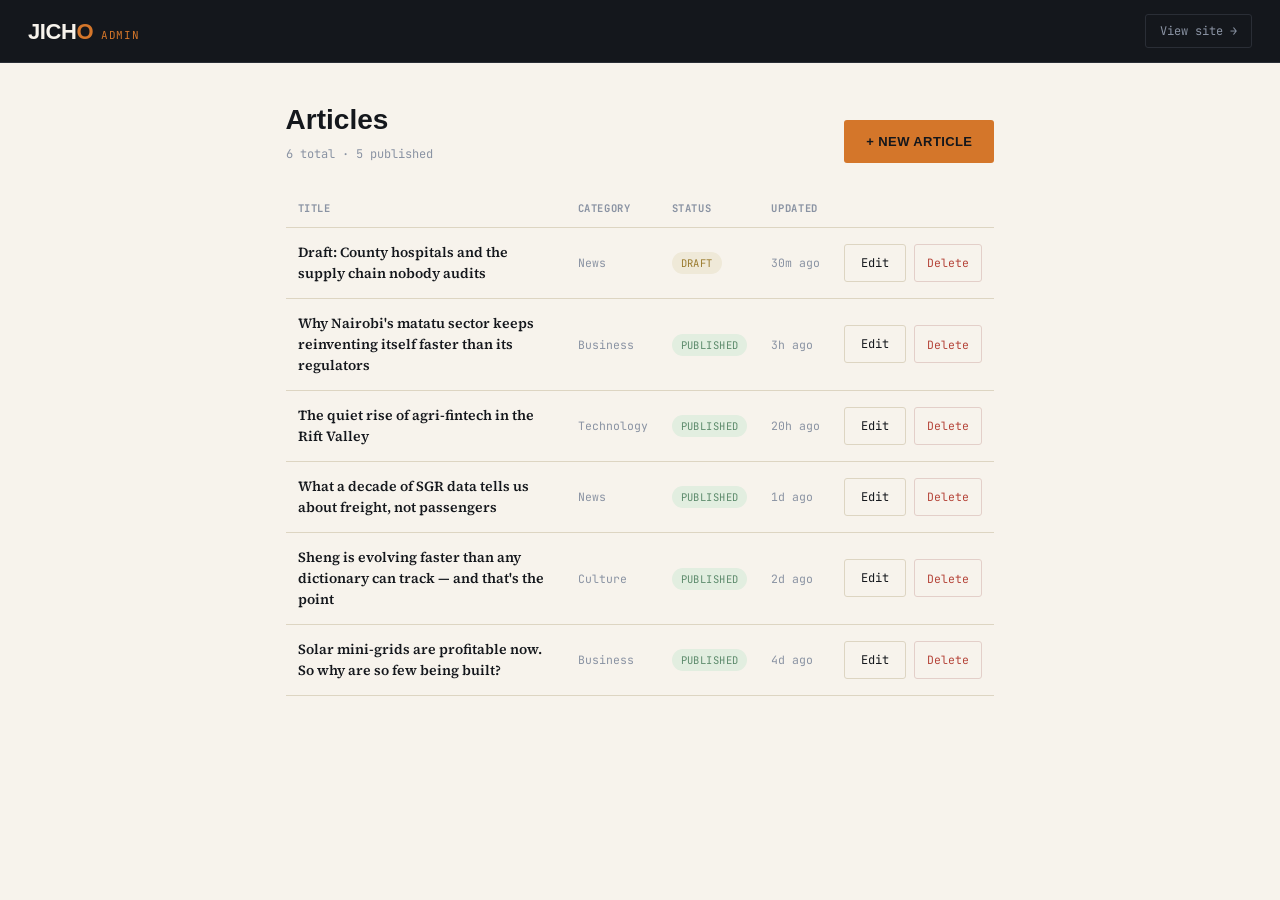
==== admin.html @ 9f539a45 "Initial Jicho site: static news/blog with admin panel - Homepage, article, category, and admin pages" ====
<!DOCTYPE html>
<html lang="en">
<head>
<meta charset="UTF-8">
<meta name="viewport" content="width=device-width, initial-scale=1.0">
<title>Admin — Jicho</title>
<link rel="stylesheet" href="css/style.css">
</head>
<body data-page="admin">
<div id="page-root" class="app">
  <div class="loading-msg">Loading admin panel…</div>
</div>

<script src="js/data.js"></script>
<script src="js/admin.js"></script>
<script>adminInit();</script>
</body>
</html>
---- css/style.css ----
@import url('https://fonts.googleapis.com/css2?family=Archivo+Expanded:wght@600;700;800&family=Source+Serif+4:ital,opsz,wght@0,8..60,400;0,8..60,500;0,8..60,600;1,8..60,400&family=JetBrains+Mono:wght@400;500&display=swap');

:root{
  --ink:#14171C;
  --ink-2:#1B1F26;
  --paper:#F7F3EC;
  --paper-dim:#EAE4D6;
  --amber:#D4762A;
  --amber-bright:#E89249;
  --slate:#8A93A3;
  --hairline:#2A2E36;
  --hairline-light:#DDD5C2;
  --success:#5C8A6B;

  --display: 'Archivo Expanded', sans-serif;
  --body: 'Source Serif 4', serif;
  --mono: 'JetBrains Mono', monospace;
}

*{box-sizing:border-box; margin:0; padding:0;}
html{scroll-behavior:smooth;}
body{
  background:var(--paper);
  color:var(--ink);
  font-family:var(--body);
  line-height:1.5;
  -webkit-font-smoothing:antialiased;
}
@media (prefers-reduced-motion: reduce){
  *{animation-duration:0.01ms !important; transition-duration:0.01ms !important;}
}

a{color:inherit; text-decoration:none;}
button{font-family:inherit; cursor:pointer; border:none; background:none;}
img{max-width:100%; display:block;}

:focus-visible{outline:2px solid var(--amber); outline-offset:2px;}

/* ============ LAYOUT SHELL ============ */
.app{min-height:100vh; display:flex; flex-direction:column;}

/* ============ MASTHEAD ============ */
.masthead{
  background:var(--ink);
  color:var(--paper);
  position:sticky; top:0; z-index:50;
  border-bottom:1px solid var(--hairline);
}
.masthead-top{
  display:flex; align-items:center; justify-content:space-between;
  padding:18px 28px 14px;
  max-width:1280px; margin:0 auto;
}
.brand{
  display:flex; align-items:baseline; gap:10px;
}
.brand-mark{
  font-family:var(--display);
  font-weight:800;
  font-size:30px;
  letter-spacing:-0.02em;
  color:var(--paper);
}
.brand-mark span{color:var(--amber);}
.brand-tag{
  font-family:var(--mono);
  font-size:11px;
  letter-spacing:0.08em;
  text-transform:uppercase;
  color:var(--slate);
  display:none;
}
@media(min-width:640px){.brand-tag{display:inline;}}

.masthead-date{
  font-family:var(--mono);
  font-size:11px;
  color:var(--slate);
  letter-spacing:0.04em;
  text-align:right;
}

.masthead-nav{
  max-width:1280px; margin:0 auto;
  display:flex; align-items:center; gap:2px;
  padding:0 22px;
  overflow-x:auto;
  scrollbar-width:none;
}
.masthead-nav::-webkit-scrollbar{display:none;}
.nav-link{
  font-family:var(--display);
  font-weight:700;
  font-size:13px;
  letter-spacing:0.03em;
  text-transform:uppercase;
  color:var(--slate);
  padding:12px 14px;
  white-space:nowrap;
  border-bottom:2px solid transparent;
  transition:color 0.15s, border-color 0.15s;
}
.nav-link:hover, .nav-link.active{
  color:var(--paper);
  border-bottom-color:var(--amber);
}
.nav-admin{
  margin-left:auto;
  font-family:var(--mono);
  font-size:11px;
  color:var(--amber);
  border:1px solid var(--hairline);
  padding:6px 12px;
  border-radius:3px;
  white-space:nowrap;
}
.nav-admin:hover{background:var(--hairline);}

/* ============ TICKER (signature element) ============ */
.ticker{
  background:var(--amber);
  color:var(--ink);
  overflow:hidden;
  position:relative;
  height:34px;
  display:flex;
  align-items:center;
}
.ticker-label{
  font-family:var(--mono);
  font-size:11px;
  font-weight:500;
  letter-spacing:0.08em;
  text-transform:uppercase;
  background:var(--ink);
  color:var(--amber-bright);
  padding:0 14px;
  height:100%;
  display:flex;
  align-items:center;
  flex-shrink:0;
  z-index:2;
}
.ticker-label::before{
  content:'●';
  margin-right:6px;
  animation:pulse 1.8s infinite ease-in-out;
}
@keyframes pulse{0%,100%{opacity:1;} 50%{opacity:0.3;}}
.ticker-track{
  display:flex;
  white-space:nowrap;
  animation:scroll-ticker 38s linear infinite;
  padding-left:16px;
}
.ticker:hover .ticker-track{animation-play-state:paused;}
@keyframes scroll-ticker{
  0%{transform:translateX(0);}
  100%{transform:translateX(-50%);}
}
.ticker-item{
  font-family:var(--mono);
  font-size:12.5px;
  font-weight:500;
  padding-right:48px;
}
.ticker-item::after{content:'/'; margin-left:48px; opacity:0.4;}

/* ============ MAIN CONTENT ============ */
main{flex:1; max-width:1280px; margin:0 auto; width:100%; padding:0 22px;}

.empty-state{
  text-align:center;
  padding:120px 20px;
  color:var(--slate);
}
.empty-state h2{
  font-family:var(--display);
  font-size:24px;
  color:var(--ink);
  margin-bottom:10px;
}
.empty-state p{font-family:var(--body); font-size:15px; max-width:420px; margin:0 auto;}

/* ---- Home: lead grid ---- */
.section-label{
  font-family:var(--mono);
  font-size:11px;
  letter-spacing:0.12em;
  text-transform:uppercase;
  color:var(--amber);
  display:flex;
  align-items:center;
  gap:10px;
  margin:36px 0 16px;
}
.section-label::after{
  content:'';
  flex:1;
  height:1px;
  background:var(--hairline-light);
}

.lead-grid{
  display:grid;
  grid-template-columns:1.6fr 1fr;
  gap:36px;
  margin-top:18px;
}
@media(max-width:860px){.lead-grid{grid-template-columns:1fr;}}

.lead-story{cursor:pointer;}
.lead-story .lead-image{
  width:100%; aspect-ratio:16/9; object-fit:cover;
  background:var(--paper-dim);
  border:1px solid var(--hairline-light);
}
.lead-cat{
  font-family:var(--mono);
  font-size:11px;
  letter-spacing:0.08em;
  text-transform:uppercase;
  color:var(--amber);
  margin-top:18px;
  display:block;
}
.lead-story h1{
  font-family:var(--display);
  font-weight:800;
  font-size:clamp(28px, 4vw, 42px);
  line-height:1.06;
  letter-spacing:-0.01em;
  margin-top:8px;
}
.lead-story:hover h1{color:var(--amber);}
.lead-excerpt{
  font-family:var(--body);
  font-size:16px;
  color:#3A3F47;
  margin-top:12px;
  max-width:560px;
}
.byline{
  font-family:var(--mono);
  font-size:11.5px;
  color:var(--slate);
  margin-top:14px;
}

.side-list{display:flex; flex-direction:column;}
.side-item{
  display:flex;
  gap:14px;
  padding:16px 0;
  border-bottom:1px solid var(--hairline-light);
  cursor:pointer;
}
.side-item:first-child{padding-top:0;}
.side-num{
  font-family:var(--mono);
  font-size:13px;
  color:var(--amber);
  flex-shrink:0;
  padding-top:2px;
}
.side-item h3{
  font-family:var(--display);
  font-weight:700;
  font-size:16px;
  line-height:1.25;
}
.side-item:hover h3{color:var(--amber);}
.side-item .byline{margin-top:6px;}

/* ---- Category grid (river of stories) ---- */
.river{
  display:grid;
  grid-template-columns:repeat(3, 1fr);
  gap:30px;
  margin-top:18px;
}
@media(max-width:920px){.river{grid-template-columns:repeat(2,1fr);}}
@media(max-width:600px){.river{grid-template-columns:1fr;}}

.card{cursor:pointer; display:flex; flex-direction:column;}
.card-image{
  width:100%; aspect-ratio:16/10; object-fit:cover;
  background:var(--paper-dim);
  border:1px solid var(--hairline-light);
}
.card .lead-cat{margin-top:14px; font-size:10.5px;}
.card h3{
  font-family:var(--display);
  font-weight:700;
  font-size:18px;
  line-height:1.22;
  margin-top:6px;
}
.card:hover h3{color:var(--amber);}
.card p{
  font-family:var(--body);
  font-size:14px;
  color:#4A4F57;
  margin-top:8px;
}
.card .byline{margin-top:10px;}

/* ---- Article page ---- */
.article-wrap{
  max-width:760px;
  margin:0 auto;
  padding:40px 0 80px;
}
.back-link{
  font-family:var(--mono);
  font-size:12px;
  color:var(--slate);
  display:inline-flex;
  align-items:center;
  gap:6px;
  margin-bottom:28px;
}
.back-link:hover{color:var(--amber);}
.article-cat{
  font-family:var(--mono);
  font-size:11.5px;
  letter-spacing:0.08em;
  text-transform:uppercase;
  color:var(--amber);
}
.article-wrap h1{
  font-family:var(--display);
  font-weight:800;
  font-size:clamp(30px,5vw,46px);
  line-height:1.08;
  letter-spacing:-0.01em;
  margin-top:10px;
}
.article-meta{
  display:flex;
  align-items:center;
  gap:16px;
  margin-top:18px;
  padding-bottom:24px;
  border-bottom:1px solid var(--hairline-light);
  font-family:var(--mono);
  font-size:12px;
  color:var(--slate);
}
.article-hero{
  width:100%; aspect-ratio:16/9; object-fit:cover;
  margin-top:28px;
  background:var(--paper-dim);
  border:1px solid var(--hairline-light);
}
.article-body{
  font-family:var(--body);
  font-size:18px;
  line-height:1.7;
  color:#22262C;
  margin-top:30px;
}
.article-body p{margin-bottom:20px;}
.article-body p:first-of-type{
  font-size:20px;
}

/* ============ NEWSLETTER ============ */
.newsletter{
  background:var(--ink);
  color:var(--paper);
  margin-top:60px;
  padding:50px 28px;
}
.newsletter-inner{
  max-width:1280px; margin:0 auto;
  display:flex; align-items:center; justify-content:space-between;
  gap:30px;
  flex-wrap:wrap;
}
.newsletter h2{
  font-family:var(--display);
  font-weight:800;
  font-size:26px;
}
.newsletter p{
  font-family:var(--body);
  font-size:14px;
  color:var(--slate);
  margin-top:6px;
  max-width:380px;
}
.newsletter-form{display:flex; gap:0; flex-shrink:0;}
.newsletter-form input{
  font-family:var(--mono);
  font-size:13px;
  background:var(--ink-2);
  border:1px solid var(--hairline);
  color:var(--paper);
  padding:13px 16px;
  width:240px;
  border-radius:3px 0 0 3px;
}
.newsletter-form input::placeholder{color:var(--slate);}
.newsletter-form button{
  font-family:var(--display);
  font-weight:700;
  font-size:13px;
  text-transform:uppercase;
  letter-spacing:0.03em;
  background:var(--amber);
  color:var(--ink);
  padding:13px 22px;
  border-radius:0 3px 3px 0;
  transition:background 0.15s;
}
.newsletter-form button:hover{background:var(--amber-bright);}
.newsletter-note{
  font-family:var(--mono);
  font-size:11px;
  color:var(--success);
  margin-top:8px;
  height:14px;
}

/* ============ FOOTER ============ */
footer{
  background:var(--ink);
  border-top:1px solid var(--hairline);
  padding:30px 28px 36px;
  color:var(--slate);
}
.footer-inner{
  max-width:1280px; margin:0 auto;
  display:flex; justify-content:space-between; align-items:center;
  flex-wrap:wrap; gap:12px;
  font-family:var(--mono);
  font-size:11.5px;
}
.footer-inner a:hover{color:var(--amber);}

/* ============ ADMIN ============ */
.admin-bar{
  background:var(--ink);
  color:var(--paper);
  padding:14px 28px;
  display:flex; align-items:center; justify-content:space-between;
  border-bottom:1px solid var(--hairline);
  position:sticky; top:0; z-index:50;
}
.admin-bar .brand-mark{font-size:22px;}
.admin-tag-label{
  font-family:var(--mono); font-size:11px; color:var(--slate); font-weight:400;
  text-transform:uppercase; letter-spacing:0.06em; margin-left:8px;
}
.admin-exit{
  font-family:var(--mono); font-size:12px; color:var(--slate);
  border:1px solid var(--hairline); padding:7px 14px; border-radius:3px;
}
.admin-exit:hover{color:var(--paper); background:var(--hairline);}

.admin-wrap{max-width:980px; margin:0 auto; padding:36px 22px 80px;}
.admin-head{display:flex; justify-content:space-between; align-items:flex-end; margin-bottom:28px; gap:16px; flex-wrap:wrap;}
.admin-head h1{font-family:var(--display); font-weight:800; font-size:28px;}
.admin-head p{font-family:var(--mono); font-size:12px; color:var(--slate); margin-top:4px;}

.btn-primary{
  font-family:var(--display); font-weight:700; font-size:13px;
  text-transform:uppercase; letter-spacing:0.03em;
  background:var(--amber); color:var(--ink);
  padding:12px 22px; border-radius:3px;
  transition:background 0.15s;
}
.btn-primary:hover{background:var(--amber-bright);}
.btn-primary:disabled{opacity:0.5; cursor:not-allowed;}

.btn-ghost{
  font-family:var(--mono); font-size:12px; color:var(--ink);
  border:1px solid var(--hairline-light); padding:9px 16px; border-radius:3px;
  background:transparent;
}
.btn-ghost:hover{border-color:var(--amber); color:var(--amber);}

.btn-danger{
  font-family:var(--mono); font-size:11.5px; color:#B5453A;
  border:1px solid #E3CFC9; padding:7px 12px; border-radius:3px;
  background:transparent;
}
.btn-danger:hover{background:#B5453A; color:#fff; border-color:#B5453A;}

.admin-table{width:100%; border-collapse:collapse; margin-top:8px;}
.admin-table th{
  text-align:left; font-family:var(--mono); font-size:10.5px;
  text-transform:uppercase; letter-spacing:0.06em; color:var(--slate);
  padding:10px 12px; border-bottom:1px solid var(--hairline-light);
}
.admin-table td{
  padding:14px 12px; border-bottom:1px solid var(--hairline-light);
  font-family:var(--body); font-size:14px; vertical-align:middle;
}
.admin-table tr:hover{background:rgba(212,118,42,0.05);}
.admin-table .t-title{font-weight:600; max-width:280px;}
.status-pill{
  font-family:var(--mono); font-size:10.5px; text-transform:uppercase;
  padding:4px 9px; border-radius:20px; letter-spacing:0.04em;
}
.status-published{background:#E2EEE0; color:var(--success);}
.status-draft{background:#EFE9D8; color:#9A7B2E;}
.row-actions{display:flex; gap:8px;}

.admin-empty{
  text-align:center; padding:80px 20px; color:var(--slate);
  border:1px dashed var(--hairline-light); border-radius:6px; margin-top:20px;
}
.admin-empty h3{font-family:var(--display); color:var(--ink); font-size:18px; margin-bottom:6px;}

/* ---- Editor ---- */
.editor-grid{display:grid; grid-template-columns:1fr 280px; gap:32px; margin-top:24px;}
@media(max-width:760px){.editor-grid{grid-template-columns:1fr;}}

.field{margin-bottom:22px;}
.field label{
  display:block; font-family:var(--mono); font-size:11px; text-transform:uppercase;
  letter-spacing:0.06em; color:var(--slate); margin-bottom:8px;
}
.field input[type=text], .field input[type=url], .field textarea, .field select{
  width:100%; font-family:var(--body); font-size:15px; color:var(--ink);
  background:#fff; border:1px solid var(--hairline-light); border-radius:4px;
  padding:12px 14px;
}
.field input:focus, .field textarea:focus, .field select:focus{border-color:var(--amber);}
.field .title-input{
  font-family:var(--display); font-weight:700; font-size:22px; padding:14px 16px;
}
.field textarea{resize:vertical; min-height:60px; line-height:1.5; font-family:var(--body);}
.field textarea.body-input{min-height:340px; font-size:16px; line-height:1.65;}
.field-hint{font-family:var(--mono); font-size:10.5px; color:var(--slate); margin-top:6px;}

.editor-sidebar{
  background:#fff; border:1px solid var(--hairline-light); border-radius:6px;
  padding:20px; align-self:start; position:sticky; top:90px;
}
.editor-sidebar .field:last-child{margin-bottom:0;}
.sidebar-actions{display:flex; flex-direction:column; gap:10px; margin-top:24px; padding-top:20px; border-top:1px solid var(--hairline-light);}
.sidebar-actions .btn-primary, .sidebar-actions .btn-ghost{width:100%; text-align:center;}

.toast{
  position:fixed; bottom:24px; right:24px; z-index:200;
  background:var(--ink); color:var(--paper);
  font-family:var(--mono); font-size:12.5px;
  padding:13px 18px; border-radius:5px; border:1px solid var(--hairline);
  display:flex; align-items:center; gap:10px;
  box-shadow:0 8px 24px rgba(0,0,0,0.25);
  animation: toast-in 0.25s ease;
}
.toast::before{content:'✓'; color:var(--success); font-weight:700;}
@keyframes toast-in{from{opacity:0; transform:translateY(8px);} to{opacity:1; transform:translateY(0);}}

.loading-msg{
  text-align:center; padding:100px 20px; color:var(--slate);
  font-family:var(--mono); font-size:13px;
}

[hidden]{display:none !important;}
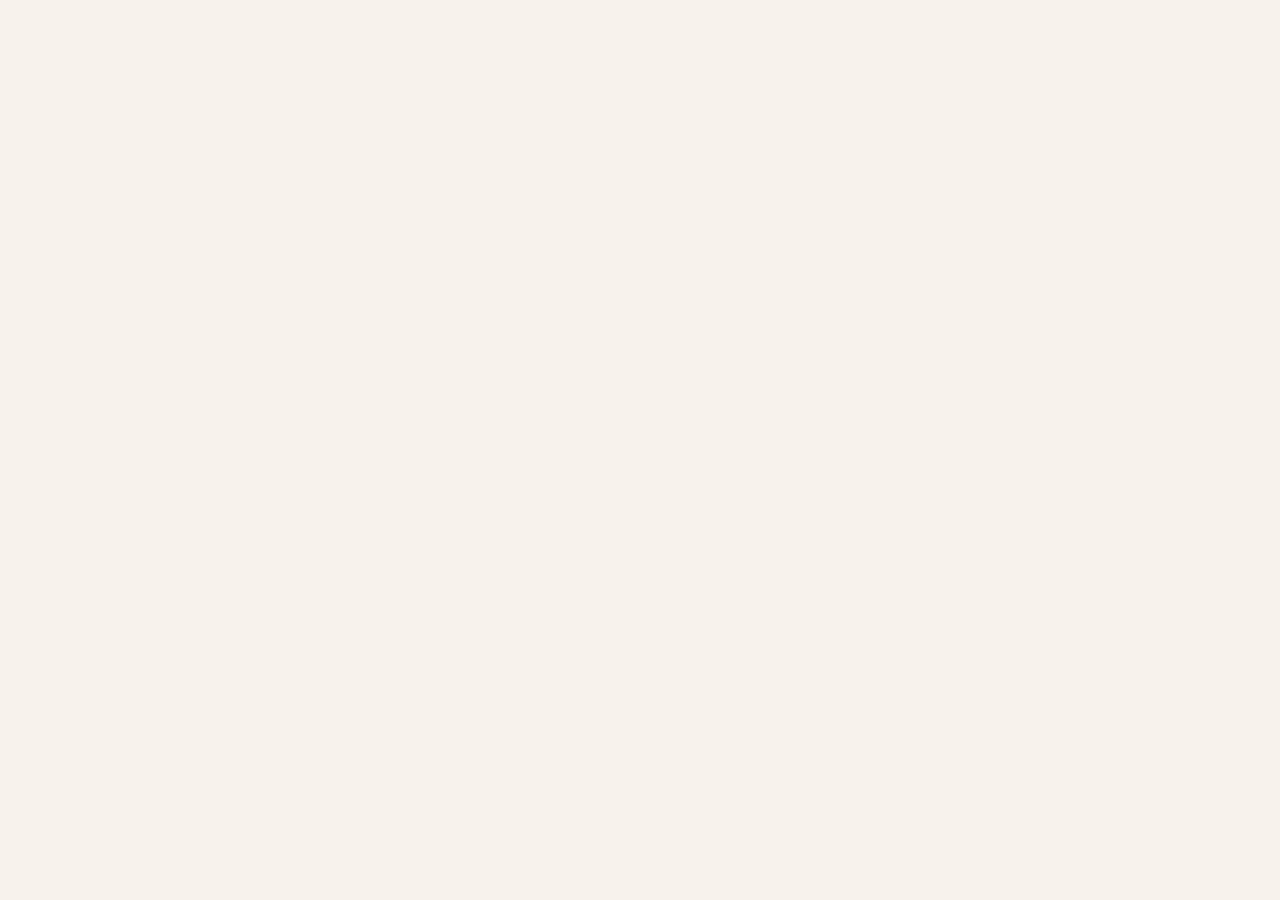
==== commit 04d3402e: "Add admin auth, PWA support, and clean up project - Add admin login screen with password gate (clien" ====
--- a/admin.html
+++ b/admin.html
@@ -1,18 +1,62 @@
 <!DOCTYPE html>
 <html lang="en">
 <head>
-<meta charset="UTF-8">
-<meta name="viewport" content="width=device-width, initial-scale=1.0">
-<title>Admin — Jicho</title>
-<link rel="stylesheet" href="css/style.css">
+  <meta charset="UTF-8">
+  <meta name="viewport" content="width=device-width, initial-scale=1.0">
+  <meta name="theme-color" content="#D4762A">
+  <meta name="description" content="Admin — Jicho">
+  <title>Admin — Jicho</title>
+  <link rel="manifest" href="manifest.json">
+  <link rel="icon" href="icons/icon-192.png" type="image/png">
+  <link rel="apple-touch-icon" href="icons/icon-192.png">
+  <link rel="stylesheet" href="css/style.css">
 </head>
-<body data-page="admin">
-<div id="page-root" class="app">
-  <div class="loading-msg">Loading admin panel…</div>
-</div>
+<body>
+  <div id="page-root" class="app">
+    <div id="login-screen" class="login-screen">
+      <div class="login-card">
+        <div class="brand-mark" style="font-size:32px;">JICH<span>O</span></div>
+        <h1>Admin sign in</h1>
+        <p>Enter your password to access the control panel.</p>
+        <form id="login-form">
+          <div class="field" style="max-width:320px;">
+            <label style="display:none;">Password</label>
+            <input type="password" id="login-password" placeholder="Password" style="width:100%;">
+            <div class="field-hint" id="login-error" style="color:#B5453A; display:none;">Incorrect password.</div>
+          </div>
+          <button class="btn-primary" type="submit" style="width:100%;">Sign in</button>
+        </form>
+        <p class="field-hint" style="font-size:11px;">Demo password: <code>demo</code> (change in data.js)</p>
+      </div>
+    </div>
 
-<script src="js/data.js"></script>
-<script src="js/admin.js"></script>
-<script>adminInit();</script>
+    <div id="admin-app" class="admin-app" style="display:none;">
+      <div id="page-root" class="app">
+        <div class="loading-msg">Loading admin panel…</div>
+      </div>
+    </div>
+  </div>
+
+  <script src="js/data.js"></script>
+  <script src="js/admin.js"></script>
+  <script>
+    // Auth guard: redirect to login if not authenticated
+    document.addEventListener('DOMContentLoaded', () => {
+      const token = localStorage.getItem('jicho_admin_token');
+      const adminApp = document.getElementById('admin-app');
+      const loginScreen = document.getElementById('login-screen');
+      if (token) {
+        adminApp.style.display = 'block';
+        loginScreen.style.display = 'none';
+      } else {
+        adminApp.style.display = 'none';
+        loginScreen.style.display = 'flex';
+      }
+    });
+    if ('serviceWorker' in navigator) {
+      navigator.serviceWorker.register('service-worker.js').catch(() => {});
+    }
+    adminInit();
+  </script>
 </body>
 </html>
--- a/css/style.css
+++ b/css/style.css
@@ -516,6 +516,48 @@
 
 /* ---- Editor ---- */
 .editor-grid{display:grid; grid-template-columns:1fr 280px; gap:32px; margin-top:24px;}
+
+/* ---- Admin login ---- */
+.login-screen{
+  display:none;
+  flex-direction:column; align-items:center; justify-content:center;
+  min-height:100vh; padding:24px;
+  background: linear-gradient(135deg, var(--ink) 0%, var(--ink-2) 100%);
+}
+.login-card{
+  width:100%; max-width:380px; padding:36px 32px;
+  background:var(--paper); border:1px solid var(--hairline);
+  border-radius:8px; box-shadow:0 8px 24px rgba(0,0,0,0.25);
+}
+.login-card h1{
+  font-family:var(--display); font-weight:800; font-size:22px;
+  color:var(--ink); margin:12px 0 6px;
+}
+.login-card p{
+  font-family:var(--body); font-size:14px; color:var(--slate);
+  margin-bottom:20px;
+}
+.login-screen .field{margin-bottom:14px;}
+.login-screen .field input{
+  width:100%; font-family:var(--body); font-size:15px; color:var(--ink);
+  background:#fff; border:1px solid var(--hairline-light); border-radius:4px;
+  padding:12px 14px;
+}
+.login-screen .field input:focus{border-color:var(--amber); outline:none;}
+.login-card .btn-primary{
+  width:100%; font-family:var(--display); font-weight:700; font-size:13px;
+  text-transform:uppercase; letter-spacing:0.03em;
+  background:var(--amber); color:var(--ink); padding:12px 22px; border-radius:3px;
+  transition:background 0.15s;
+}
+.login-card .btn-primary:hover{background:var(--amber-bright);}
+.login-card .field-hint{font-family:var(--mono); font-size:10.5px; color:var(--slate); margin-top:12px;}
+.login-card .field-hint code{
+  font-family:var(--mono); font-size:10.5px; background:var(--paper-dim);
+  padding:2px 6px; border-radius:3px;
+}
+.admin-app{display:block;}
+
 @media(max-width:760px){.editor-grid{grid-template-columns:1fr;}}
 
 .field{margin-bottom:22px;}
